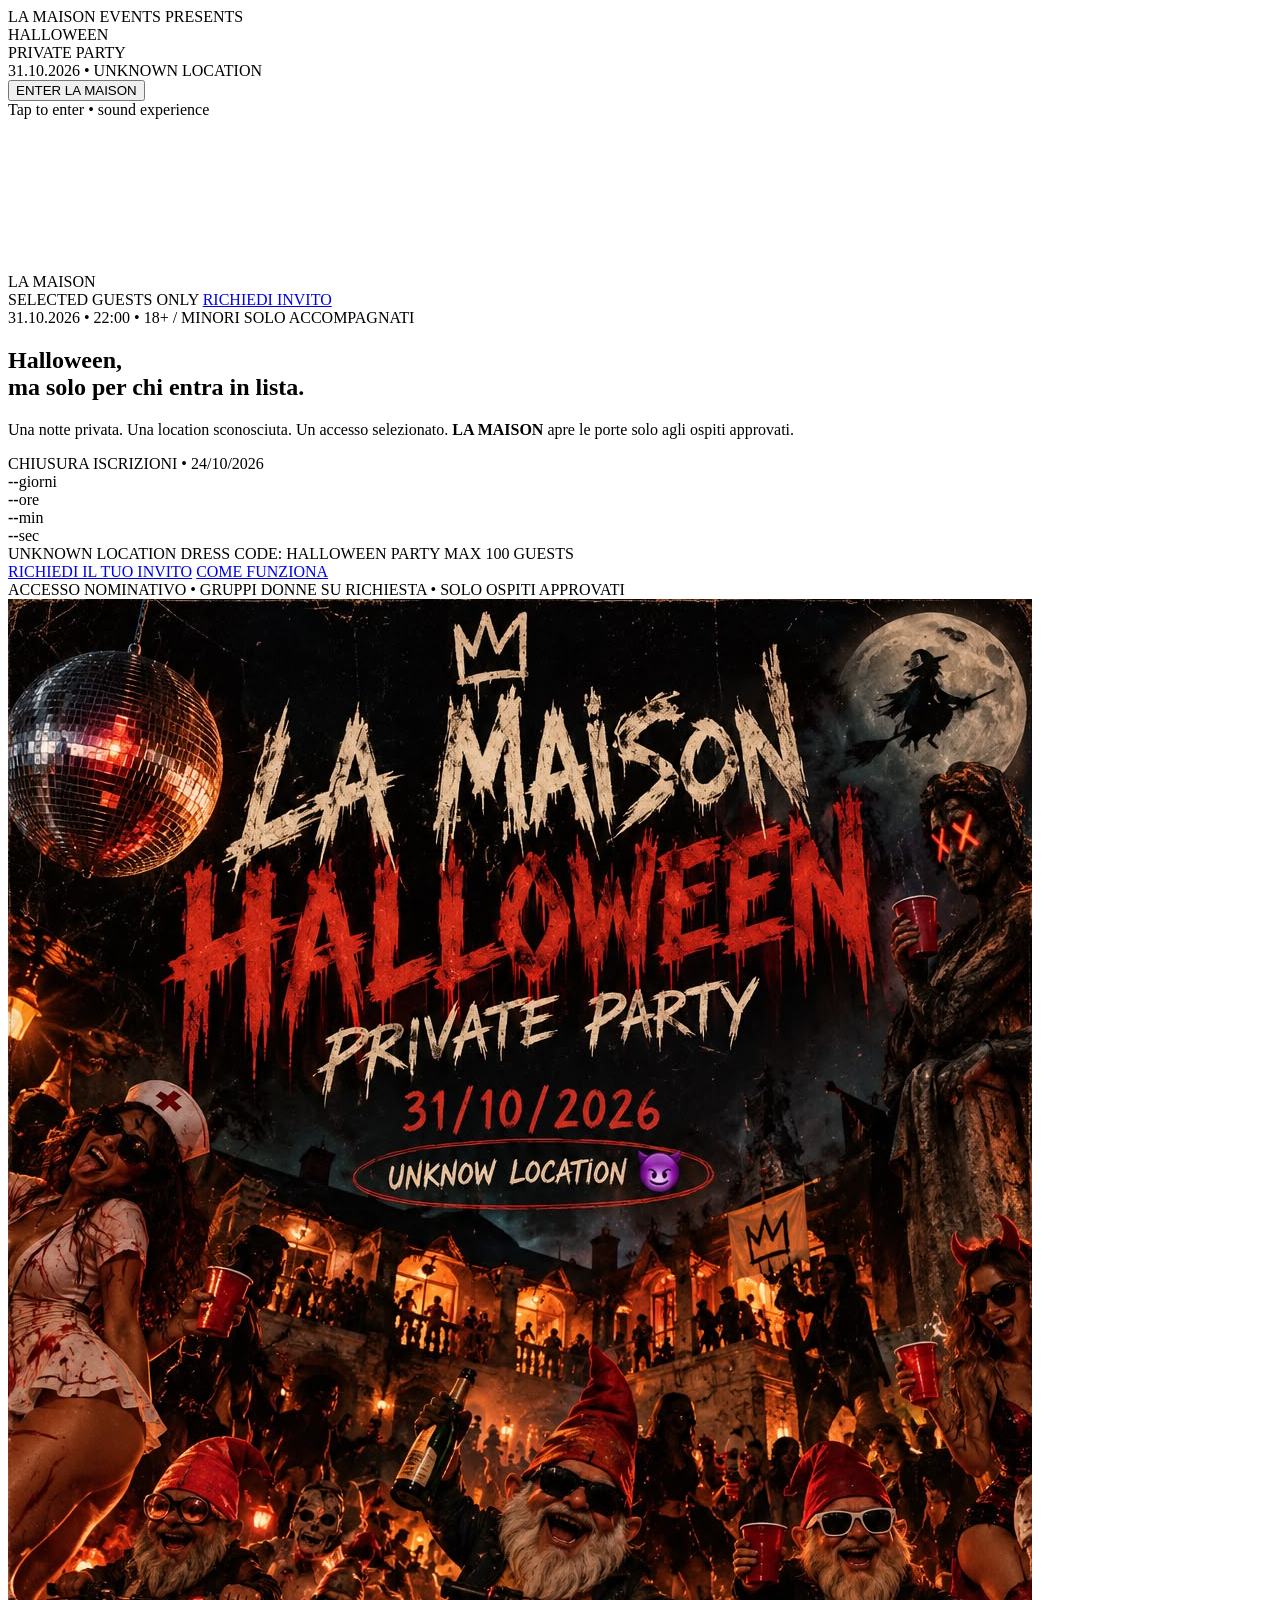
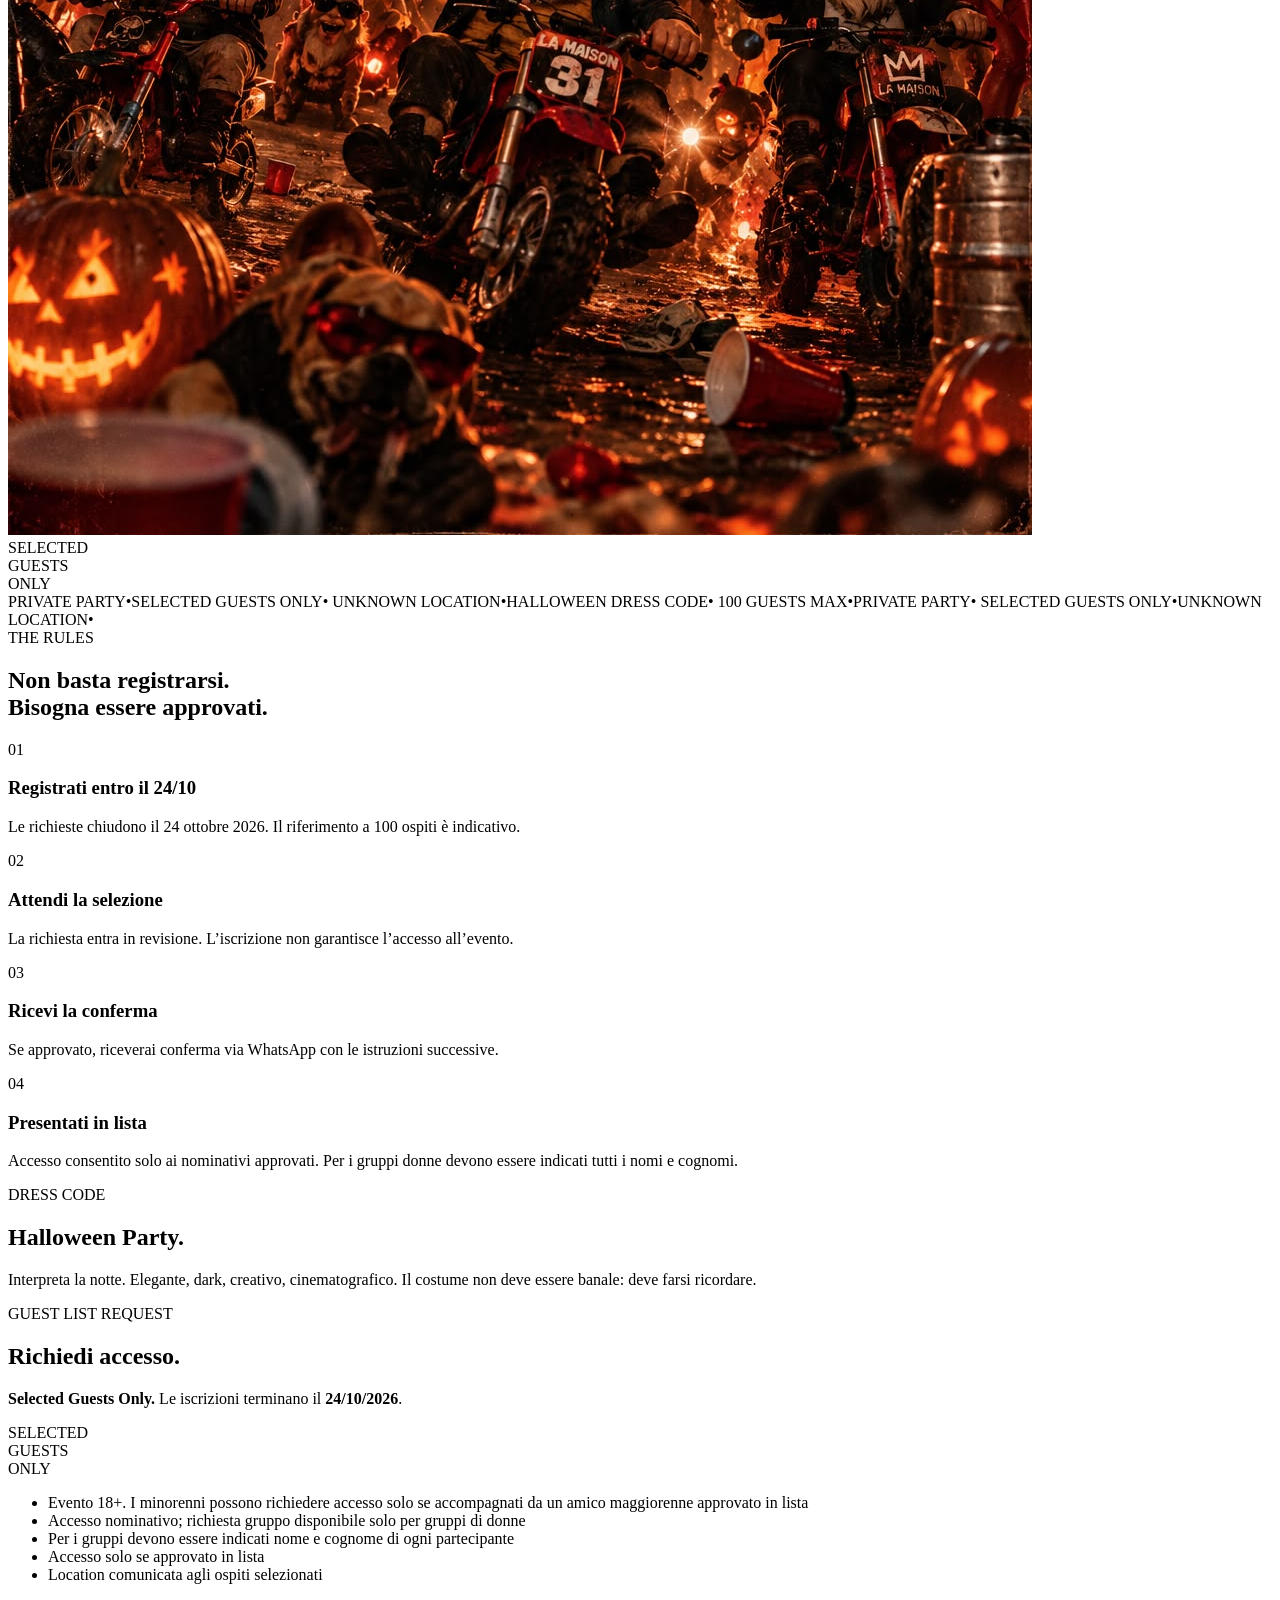
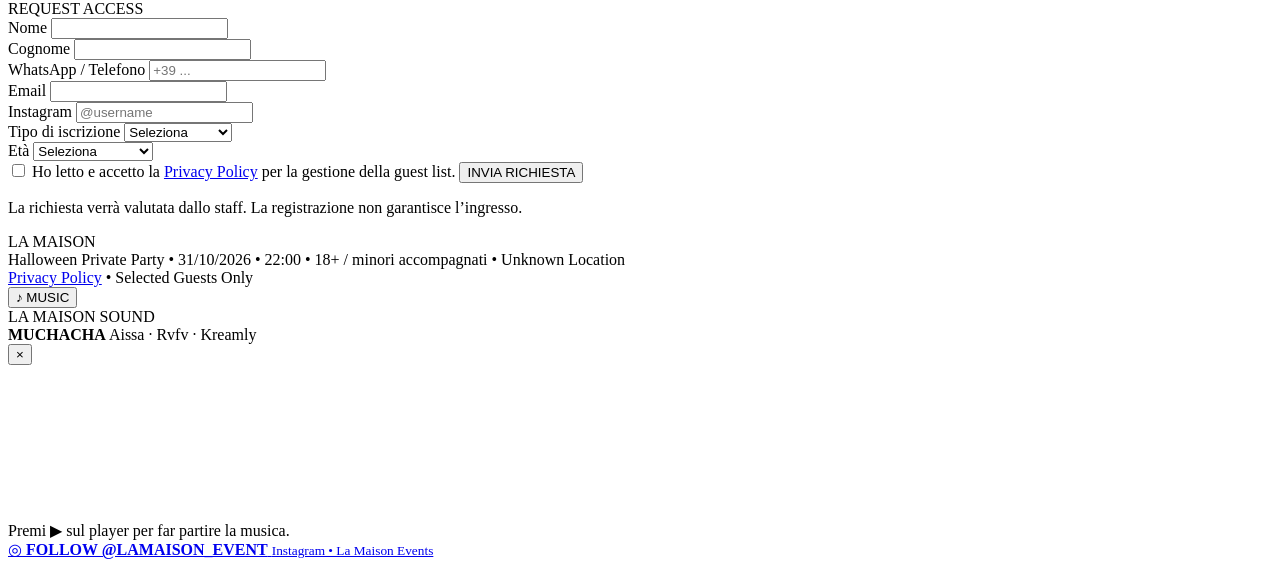
==== index.html @ e475186a "Add files via upload" ====
<!DOCTYPE html>
<html lang="it">
<head>
  <meta charset="UTF-8" />
  <meta name="viewport" content="width=device-width, initial-scale=1.0" />
  <title>LA MAISON — Halloween Private Party</title>
  <meta name="description" content="Selected Guests Only. Richiedi il tuo invito per LA MAISON Halloween Private Party — 31/10/2026, ore 22:00." />
  <link rel="preconnect" href="https://fonts.googleapis.com">
  <link rel="preconnect" href="https://fonts.gstatic.com" crossorigin>
  <link href="https://fonts.googleapis.com/css2?family=Cormorant+Garamond:wght@600;700&family=Inter:wght@400;500;600;700;800;900&display=swap" rel="stylesheet">
  <link rel="stylesheet" href="style.css" />
</head>
<body>

  <div id="enterScreen" class="enter-screen">
    <div class="enter-inner">
      <div class="enter-kicker">LA MAISON EVENTS PRESENTS</div>
      <div class="enter-title">HALLOWEEN<br><span>PRIVATE PARTY</span></div>
      <div class="enter-date">31.10.2026 • UNKNOWN LOCATION</div>
      <button id="enterBtn" class="enter-btn" type="button">ENTER LA MAISON</button>
      <div class="enter-note">Tap to enter • sound experience</div>
    </div>
  </div>

  <canvas id="particles"></canvas>
  <div class="vignette"></div>
  <header class="topbar">
    <div class="brand">LA MAISON</div>
    <div class="top-right">
      <span class="mini">SELECTED GUESTS ONLY</span>
      <a class="top-cta" href="#guestlist">RICHIEDI INVITO</a>
    </div>
  </header>

  <main>
    <section class="hero">
      <div class="hero-backdrop"></div>
      <div class="hero-overlay"></div>

      <div class="hero-grid">
        <div class="hero-copy">
          <div class="eyebrow">31.10.2026 • 22:00 • 18+ / MINORI SOLO ACCOMPAGNATI</div>
          <h1>Halloween,<br><span>ma solo per chi entra in lista.</span></h1>
          <p class="lead">
            Una notte privata. Una location sconosciuta. Un accesso selezionato.
            <strong>LA MAISON</strong> apre le porte solo agli ospiti approvati.
          </p>

          <div class="countdown-wrap">
            <div class="countdown-label">CHIUSURA ISCRIZIONI • 24/10/2026</div>
            <div class="countdown" id="countdown">
              <div><strong id="d">--</strong><span>giorni</span></div>
              <div><strong id="h">--</strong><span>ore</span></div>
              <div><strong id="m">--</strong><span>min</span></div>
              <div><strong id="s">--</strong><span>sec</span></div>
            </div>
          </div>

          <div class="event-chips">
            <span>UNKNOWN LOCATION</span>
            <span>DRESS CODE: HALLOWEEN PARTY</span>
            <span>MAX 100 GUESTS</span>
          </div>

          <div class="hero-actions">
            <a class="btn btn-primary" href="#guestlist">RICHIEDI IL TUO INVITO</a>
            <a class="btn btn-secondary" href="#rules">COME FUNZIONA</a>
          </div>

          <div class="warning-line">ACCESSO NOMINATIVO • GRUPPI DONNE SU RICHIESTA • SOLO OSPITI APPROVATI</div>
        </div>

        <div class="hero-poster-wrap">
          <div class="poster-glow"></div>
          <img src="poster.jpg" alt="Locandina LA MAISON Halloween Private Party" class="hero-poster" />
          <div class="poster-badge">SELECTED<br>GUESTS<br>ONLY</div>
        </div>
      </div>
    </section>

    <section class="marquee" aria-hidden="true">
      <div class="marquee-track">
        <span>PRIVATE PARTY</span><span>•</span><span>SELECTED GUESTS ONLY</span><span>•</span>
        <span>UNKNOWN LOCATION</span><span>•</span><span>HALLOWEEN DRESS CODE</span><span>•</span>
        <span>100 GUESTS MAX</span><span>•</span><span>PRIVATE PARTY</span><span>•</span>
        <span>SELECTED GUESTS ONLY</span><span>•</span><span>UNKNOWN LOCATION</span><span>•</span>
      </div>
    </section>

    <section id="rules" class="section">
      <div class="section-head">
        <span class="section-kicker">THE RULES</span>
        <h2>Non basta registrarsi.<br>Bisogna essere approvati.</h2>
      </div>
      <div class="rules-grid">
        <article><span>01</span><h3>Registrati entro il 24/10</h3><p>Le richieste chiudono il 24 ottobre 2026. Il riferimento a 100 ospiti è indicativo.</p></article>
        <article><span>02</span><h3>Attendi la selezione</h3><p>La richiesta entra in revisione. L’iscrizione non garantisce l’accesso all’evento.</p></article>
        <article><span>03</span><h3>Ricevi la conferma</h3><p>Se approvato, riceverai conferma via WhatsApp con le istruzioni successive.</p></article>
        <article><span>04</span><h3>Presentati in lista</h3><p>Accesso consentito solo ai nominativi approvati. Per i gruppi donne devono essere indicati tutti i nomi e cognomi.</p></article>
      </div>
    </section>

    <section class="section statement">
      <div class="statement-card">
        <span class="section-kicker">DRESS CODE</span>
        <h2>Halloween Party.</h2>
        <p>Interpreta la notte. Elegante, dark, creativo, cinematografico. Il costume non deve essere banale: deve farsi ricordare.</p>
      </div>
    </section>

    <section id="guestlist" class="section form-section">
      <div class="form-copy">
        <span class="section-kicker">GUEST LIST REQUEST</span>
        <h2>Richiedi accesso.</h2>
        <p class="bigcopy"><strong>Selected Guests Only.</strong> Le iscrizioni terminano il <strong>24/10/2026</strong>.</p>
        <div class="selected-box">
          <div>SELECTED</div>
          <div>GUESTS</div>
          <div>ONLY</div>
        </div>
        <ul class="check-list">
          <li>Evento 18+. I minorenni possono richiedere accesso solo se accompagnati da un amico maggiorenne approvato in lista</li>
          <li>Accesso nominativo; richiesta gruppo disponibile solo per gruppi di donne</li>
          <li>Per i gruppi devono essere indicati nome e cognome di ogni partecipante</li>
          <li>Accesso solo se approvato in lista</li>
          <li>Location comunicata agli ospiti selezionati</li>
        </ul>
      </div>

      <form class="guest-form" id="inviteForm">
        <div class="form-title">REQUEST ACCESS</div>
        <div class="field-grid">
          <div class="field">
            <label for="nome">Nome</label>
            <input id="nome" name="nome" type="text" autocomplete="given-name" required />
          </div>
          <div class="field">
            <label for="cognome">Cognome</label>
            <input id="cognome" name="cognome" type="text" autocomplete="family-name" required />
          </div>
        </div>

        <div class="field-grid">
          <div class="field">
            <label for="telefono">WhatsApp / Telefono</label>
            <input id="telefono" name="telefono" type="tel" autocomplete="tel" placeholder="+39 ..." required />
          </div>
          <div class="field">
            <label for="email">Email</label>
            <input id="email" name="email" type="email" autocomplete="email" required />
          </div>
        </div>

        <div class="field">
          <label for="instagram">Instagram</label>
          <input id="instagram" name="instagram" type="text" placeholder="@username" required />
        </div>

        <div class="field">
          <label for="tipo_iscrizione">Tipo di iscrizione</label>
          <select id="tipo_iscrizione" name="tipo_iscrizione" required>
            <option value="">Seleziona</option>
            <option value="Singola">Da solo/a</option>
            <option value="Gruppo donne">Gruppo donne</option>
          </select>
        </div>

        <div id="groupFields" class="conditional-box" hidden>
          <div class="conditional-title">RICHIESTA GRUPPO DONNE</div>
          <p class="conditional-help">Inserisci nome e cognome di tutte le altre partecipanti del gruppo, una persona per riga.</p>
          <div class="field">
            <label for="componenti_gruppo">Nomi e cognomi del gruppo</label>
            <textarea id="componenti_gruppo" name="componenti_gruppo" rows="5" placeholder="Es.&#10;Giulia Rossi&#10;Martina Bianchi"></textarea>
          </div>
          <label class="checkbox">
            <input type="checkbox" name="conferma_gruppo_donne" />
            <span>Confermo che la richiesta di gruppo riguarda esclusivamente partecipanti donne.</span>
          </label>
        </div>

        <div class="field">
          <label for="maggiorenne">Età</label>
          <select id="maggiorenne" name="maggiorenne" required>
            <option value="">Seleziona</option>
            <option value="Sì">Ho 18 anni o più</option>
            <option value="No">Sono minorenne</option>
          </select>
        </div>

        <div id="minorFields" class="conditional-box" hidden>
          <div class="conditional-title">ACCESSO MINORENNI</div>
          <p class="conditional-help">Il minorenne può richiedere l’accesso solo se accompagnato da un amico maggiorenne, che dovrà risultare approvato in lista.</p>
          <div class="field">
            <label for="accompagnatore_maggiorenne">Nome e cognome dell’amico maggiorenne accompagnatore</label>
            <input id="accompagnatore_maggiorenne" name="accompagnatore_maggiorenne" type="text" placeholder="Nome Cognome" />
          </div>
          <label class="checkbox">
            <input type="checkbox" name="conferma_minore" />
            <span>Confermo che entrerò e resterò accompagnato/a dal maggiorenne indicato, salvo ulteriori regole richieste dalla location o dall’organizzazione.</span>
          </label>
        </div>

        <label class="checkbox">
          <input type="checkbox" name="privacy" required />
          <span>Ho letto e accetto la <a href="privacy.html" target="_blank">Privacy Policy</a> per la gestione della guest list.</span>
        </label>

        <button class="btn btn-primary full" id="submitBtn" type="submit">INVIA RICHIESTA</button>
        <div id="formMessage" class="form-message"></div>
        <p class="form-note">La richiesta verrà valutata dallo staff. La registrazione non garantisce l’ingresso.</p>
      </form>
    </section>
  </main>

  <footer class="footer">
    <div class="footer-brand">LA MAISON</div>
    <div>Halloween Private Party • 31/10/2026 • 22:00 • 18+ / minori accompagnati • Unknown Location</div>
    <div><a href="privacy.html">Privacy Policy</a> • Selected Guests Only</div>
  </footer>

  <button id="spotifyOpen" class="spotify-open is-hidden" type="button">♪ MUSIC</button>
<div id="spotifyDock" class="spotify-dock is-hidden" aria-live="polite">
    <div class="spotify-dock-head">
      <div>
        <div class="spotify-kicker">LA MAISON SOUND</div>
        <strong>MUCHACHA</strong>
        <span>Aissa · Rvfv · Kreamly</span>
      </div>
      <button id="spotifyClose" class="spotify-close" type="button" aria-label="Chiudi player">×</button>
    </div>
    <iframe
      id="spotifyPlayer"
      style="border-radius:12px"
      src="https://open.spotify.com/embed/track/4rDCRcln8WCHWPRt0YTFLs?utm_source=generator&theme=0"
      width="100%"
      height="152"
      frameborder="0"
      allowfullscreen=""
      allow="autoplay; clipboard-write; encrypted-media; fullscreen; picture-in-picture"
      loading="lazy"
      title="MUCHACHA — Aissa, Rvfv, Kreamly">
    </iframe>
    <div class="spotify-tip">Premi ▶ sul player per far partire la musica.</div>
  </div>
  <script src="script.js"></script>

  <a
    class="instagram-follow"
    href="https://www.instagram.com/lamaison_event?stkn=MXR3ang1M2Nycm90cQ=="
    target="_blank"
    rel="noopener noreferrer"
    aria-label="Segui La Maison Events su Instagram">
    <span class="instagram-icon">◎</span>
    <span>
      <strong>FOLLOW @LAMAISON_EVENT</strong>
      <small>Instagram • La Maison Events</small>
    </span>
  </a>

  <!-- Vercel Web Analytics -->
  <script>
    window.va = window.va || function () {
      (window.vaq = window.vaq || []).push(arguments);
    };
  </script>
  <script defer src="/_vercel/insights/script.js"></script>

</body>
</html>
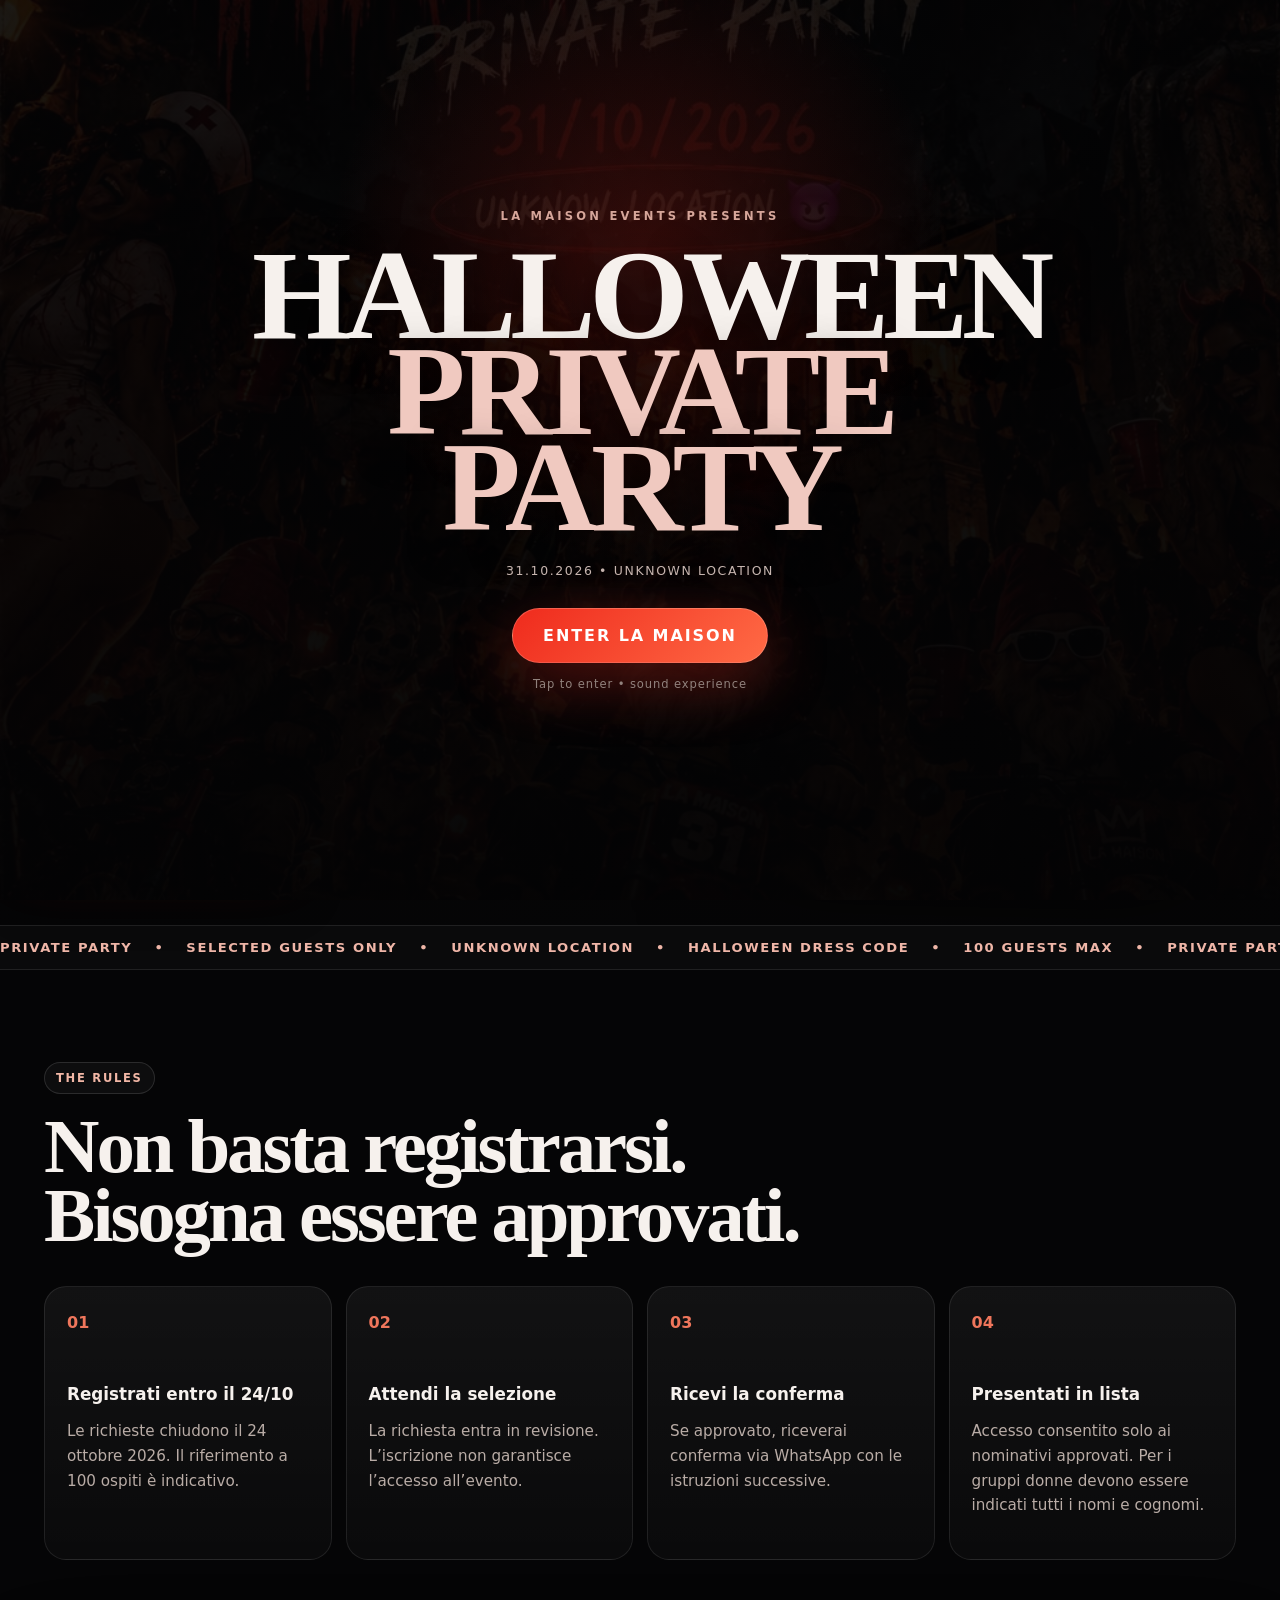
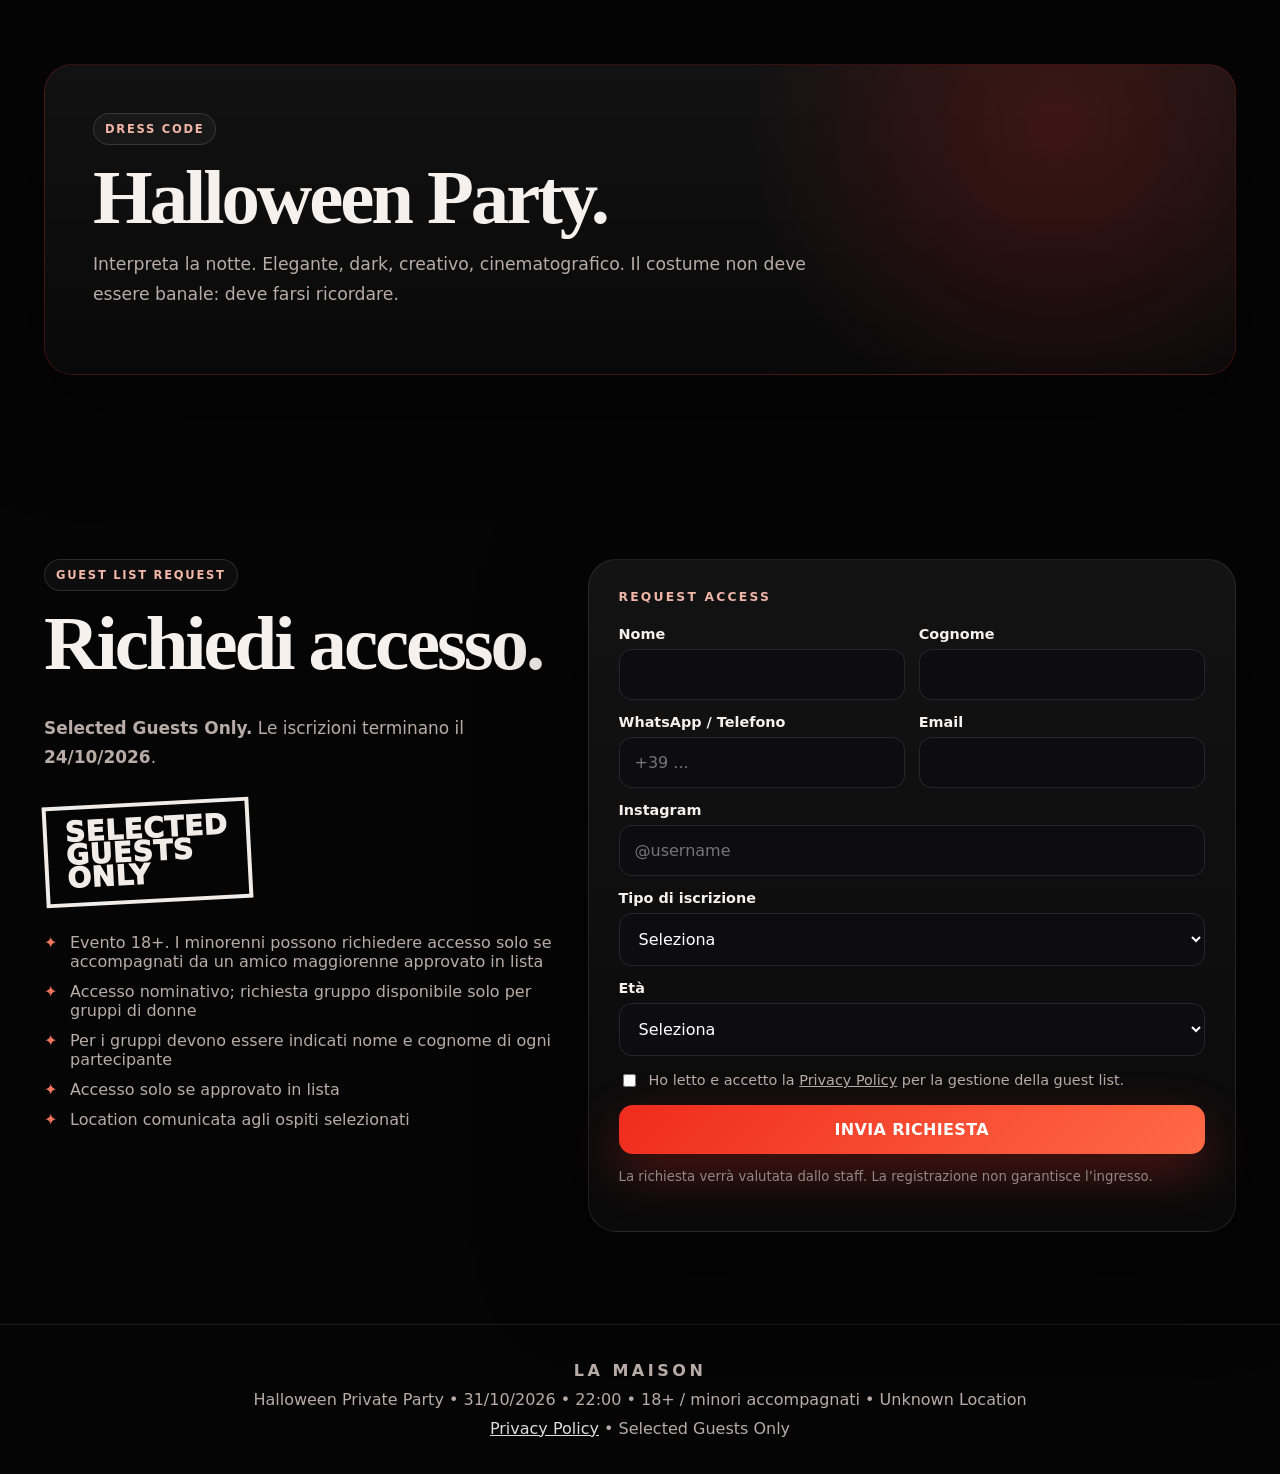
==== commit 4f369b75: "Add files via upload" ====
--- a/index.html
+++ b/index.html
@@ -9,6 +9,15 @@
   <link rel="preconnect" href="https://fonts.gstatic.com" crossorigin>
   <link href="https://fonts.googleapis.com/css2?family=Cormorant+Garamond:wght@600;700&family=Inter:wght@400;500;600;700;800;900&display=swap" rel="stylesheet">
   <link rel="stylesheet" href="style.css" />
+
+  <!-- Vercel Web Analytics -->
+  <script>
+    window.va = window.va || function () {
+      (window.vaq = window.vaq || []).push(arguments);
+    };
+  </script>
+  <script defer src="/_vercel/insights/script.js"></script>
+
 </head>
 <body>
 
@@ -257,13 +266,5 @@
     </span>
   </a>
 
-  <!-- Vercel Web Analytics -->
-  <script>
-    window.va = window.va || function () {
-      (window.vaq = window.vaq || []).push(arguments);
-    };
-  </script>
-  <script defer src="/_vercel/insights/script.js"></script>
-
 </body>
 </html>
--- a/style.css
+++ b/style.css
@@ -0,0 +1,93 @@
+
+:root{--bg:#050506;--panel:#111114;--text:#f6f1ed;--muted:#b9aca6;--red:#ef2b1d;--red2:#ff6a45;--line:rgba(255,255,255,.09);--shadow:0 30px 100px rgba(0,0,0,.55)}
+*{box-sizing:border-box}html{scroll-behavior:smooth}body{margin:0;font-family:Inter,system-ui,sans-serif;background:#050506;color:var(--text);overflow-x:hidden}
+#particles{position:fixed;inset:0;z-index:-2;width:100%;height:100%}.vignette{position:fixed;inset:0;pointer-events:none;z-index:-1;background:radial-gradient(circle at 50% 40%,transparent 20%,rgba(0,0,0,.72) 100%)}a{color:inherit}
+.topbar{position:sticky;top:0;z-index:50;display:flex;justify-content:space-between;align-items:center;padding:16px 26px;background:rgba(5,5,6,.62);backdrop-filter:blur(18px);border-bottom:1px solid var(--line)}
+.brand,.footer-brand{font-weight:900;letter-spacing:.22em}.top-right{display:flex;gap:14px;align-items:center}.mini{font-size:.7rem;letter-spacing:.16em;color:#d7b9ae}.top-cta{padding:11px 16px;border:1px solid rgba(255,255,255,.14);border-radius:999px;text-decoration:none;font-weight:800;font-size:.82rem}
+.hero{position:relative;min-height:92vh;padding:64px 24px 42px;overflow:hidden}.hero-backdrop{position:absolute;inset:0;background:url('poster.jpg') center/cover no-repeat;filter:blur(36px) saturate(1.25);opacity:.2;transform:scale(1.1)}.hero-overlay{position:absolute;inset:0;background:linear-gradient(90deg,rgba(5,5,6,.96) 8%,rgba(5,5,6,.68) 58%,rgba(5,5,6,.9) 100%),linear-gradient(180deg,transparent,rgba(5,5,6,.98))}
+.hero-grid{position:relative;max-width:1240px;margin:auto;display:grid;grid-template-columns:1.08fr .92fr;gap:46px;align-items:center}.eyebrow,.section-kicker{display:inline-flex;padding:8px 11px;border:1px solid rgba(255,255,255,.12);border-radius:999px;font-size:.72rem;letter-spacing:.15em;font-weight:800;color:#f2b7a6;background:rgba(255,255,255,.035)}
+.hero h1{font-family:"Cormorant Garamond",serif;font-size:clamp(3.8rem,8vw,7.5rem);line-height:.78;letter-spacing:-.055em;margin:24px 0 22px;max-width:10ch}.hero h1 span{color:#f6d7cf}.lead{max-width:58ch;line-height:1.72;color:var(--muted);font-size:1.08rem}.lead strong{color:#fff}
+.countdown-wrap{margin:28px 0 22px}.countdown-label{font-size:.72rem;letter-spacing:.14em;color:#d2aaa0;margin-bottom:10px}.countdown{display:flex;gap:10px;flex-wrap:wrap}.countdown div{min-width:82px;padding:12px 14px;background:rgba(255,255,255,.055);border:1px solid var(--line);border-radius:16px;text-align:center}.countdown strong{display:block;font-size:1.35rem}.countdown span{font-size:.72rem;color:var(--muted);text-transform:uppercase}
+.event-chips{display:flex;gap:10px;flex-wrap:wrap;margin:20px 0 26px}.event-chips span{padding:9px 12px;border:1px solid rgba(255,255,255,.1);border-radius:999px;font-size:.78rem;font-weight:700;background:rgba(255,255,255,.035)}
+.hero-actions{display:flex;gap:12px;flex-wrap:wrap}.btn{display:inline-flex;align-items:center;justify-content:center;padding:15px 22px;border-radius:14px;border:0;text-decoration:none;font:inherit;font-weight:900;letter-spacing:.02em;cursor:pointer;transition:.22s}.btn:hover{transform:translateY(-2px)}.btn-primary{color:#fff;background:linear-gradient(135deg,var(--red),var(--red2));box-shadow:0 18px 50px rgba(239,43,29,.3)}.btn-secondary{color:#fff;background:rgba(255,255,255,.05);border:1px solid rgba(255,255,255,.12)}.btn.full{width:100%}.warning-line{margin-top:20px;font-size:.76rem;letter-spacing:.1em;color:#e6b9ae}
+.hero-poster-wrap{position:relative;display:flex;justify-content:center}.poster-glow{position:absolute;width:70%;height:70%;background:rgba(239,43,29,.28);filter:blur(90px);border-radius:50%}.hero-poster{position:relative;width:min(100%,470px);border-radius:28px;border:1px solid rgba(255,255,255,.09);box-shadow:var(--shadow);transform:rotate(1.2deg)}.poster-badge{position:absolute;right:-8px;bottom:40px;padding:18px 15px;background:#f1ece7;color:#0b0b0c;font-weight:1000;line-height:.92;letter-spacing:.04em;transform:rotate(-5deg);box-shadow:0 16px 40px rgba(0,0,0,.35)}
+.marquee{overflow:hidden;border-block:1px solid var(--line);background:rgba(255,255,255,.025)}.marquee-track{width:max-content;display:flex;gap:22px;padding:14px 0;animation:move 26s linear infinite;color:#efb6a8;font-weight:900;letter-spacing:.12em;font-size:.82rem}@keyframes move{to{transform:translateX(-50%)}}
+.section{max-width:1240px;margin:auto;padding:92px 24px}.section-head{max-width:760px}.section h2{font-family:"Cormorant Garamond",serif;font-size:clamp(3rem,6vw,5.6rem);line-height:.9;letter-spacing:-.04em;margin:18px 0 36px}
+.rules-grid{display:grid;grid-template-columns:repeat(4,1fr);gap:14px}.rules-grid article{padding:26px 22px;border:1px solid var(--line);border-radius:22px;background:linear-gradient(180deg,rgba(255,255,255,.055),rgba(255,255,255,.025));min-height:230px}.rules-grid article>span{font-weight:900;color:#ef765c}.rules-grid h3{font-size:1.05rem;margin:52px 0 10px}.rules-grid p{color:var(--muted);line-height:1.62;font-size:.95rem}
+.statement{padding-top:12px}.statement-card{padding:48px;border-radius:28px;border:1px solid rgba(239,43,29,.2);background:radial-gradient(circle at 85% 20%,rgba(239,43,29,.2),transparent 30%),linear-gradient(180deg,rgba(255,255,255,.055),rgba(255,255,255,.02));box-shadow:var(--shadow)}.statement-card h2{margin-bottom:18px}.statement-card p{max-width:720px;color:var(--muted);line-height:1.7;font-size:1.08rem}
+.form-section{display:grid;grid-template-columns:.88fr 1.12fr;gap:34px;align-items:start}.bigcopy{font-size:1.06rem;line-height:1.7;color:var(--muted)}.selected-box{margin:30px 0;width:max-content;border:4px solid #f1ece7;color:#f1ece7;padding:12px 18px;font-weight:1000;font-size:1.75rem;line-height:.82;letter-spacing:.02em;transform:rotate(-3deg)}.check-list{list-style:none;padding:0;display:grid;gap:11px;color:var(--muted)}.check-list li{padding-left:26px;position:relative}.check-list li:before{content:"✦";position:absolute;left:0;color:#ef765c}
+.guest-form{padding:30px;border-radius:28px;border:1px solid var(--line);background:linear-gradient(180deg,rgba(255,255,255,.06),rgba(255,255,255,.025));box-shadow:var(--shadow)}.form-title{font-size:.77rem;font-weight:900;letter-spacing:.18em;color:#efb6a8;margin-bottom:22px}.field-grid{display:grid;grid-template-columns:1fr 1fr;gap:14px}.field{margin-bottom:14px}.field label{display:block;font-weight:700;font-size:.9rem;margin-bottom:7px}
+.field input,.field select,.field textarea{width:100%;background:#0d0d10;color:#fff;border:1px solid rgba(255,255,255,.1);border-radius:13px;padding:15px;font:inherit;outline:none}.field textarea{resize:vertical}.field input:focus,.field select:focus,.field textarea:focus{border-color:rgba(239,43,29,.7);box-shadow:0 0 0 4px rgba(239,43,29,.1)}
+.checkbox{display:flex;gap:10px;align-items:flex-start;color:var(--muted);font-size:.9rem;line-height:1.5;margin:13px 0}.checkbox input{accent-color:var(--red);margin-top:4px}.checkbox a{text-decoration:underline}
+.conditional-box{margin:10px 0 18px;padding:18px;border-radius:18px;border:1px solid rgba(239,43,29,.24);background:rgba(239,43,29,.06)}.conditional-title{font-weight:900;letter-spacing:.08em;font-size:.8rem;color:#efb6a8;margin-bottom:8px}.conditional-help{color:var(--muted);line-height:1.55;font-size:.9rem;margin:0 0 14px}
+.form-note{font-size:.83rem;color:#928883;line-height:1.55}.form-message{display:none;margin:14px 0;padding:14px;border-radius:12px}.form-message.success{display:block;background:rgba(57,181,74,.11);border:1px solid rgba(57,181,74,.22);color:#bff3c5}.form-message.error{display:block;background:rgba(239,43,29,.12);border:1px solid rgba(239,43,29,.22);color:#ffc1b7}
+.footer{border-top:1px solid var(--line);padding:36px 24px;text-align:center;color:var(--muted);display:grid;gap:10px}.footer a{color:#ddd}
+.legal-page,.confirmation-page{min-height:100vh;background:radial-gradient(circle at 20% 10%,rgba(239,43,29,.15),transparent 30%),#070708}.legal{max-width:820px;margin:auto;padding:70px 24px 100px}.legal h1{font-size:3rem;line-height:1}.legal h2{font-family:Inter,sans-serif;font-size:1.15rem;margin:32px 0 8px}.legal p{color:var(--muted);line-height:1.72}.back{display:inline-block;margin-bottom:28px;color:#ddd;text-decoration:none}.legal-warning{margin-top:36px;padding:18px;border:1px solid rgba(239,43,29,.25);border-radius:14px;background:rgba(239,43,29,.08);line-height:1.6}
+.confirmation-page{display:grid;place-items:center;padding:28px}.confirm-card{max-width:720px;text-align:center;padding:44px 28px;border:1px solid var(--line);border-radius:30px;background:rgba(10,10,12,.86);box-shadow:var(--shadow)}.confirm-mark{width:56px;height:56px;border-radius:50%;display:grid;place-items:center;margin:0 auto 18px;background:linear-gradient(135deg,var(--red),var(--red2));font-weight:900;font-size:1.5rem}.confirm-card h1{font-family:"Cormorant Garamond",serif;font-size:clamp(3rem,8vw,5.4rem);line-height:.9;margin:18px 0}.confirm-card p{color:var(--muted);line-height:1.7}.confirm-lines{margin:28px 0;text-align:left;border:1px solid var(--line);border-radius:18px;overflow:hidden}.confirm-lines div{display:flex;justify-content:space-between;gap:20px;padding:16px;border-bottom:1px solid var(--line)}.confirm-lines div:last-child{border-bottom:0}.confirm-lines span{font-size:.75rem;color:#9f918b;letter-spacing:.1em}.selected-big{margin:28px auto;padding:12px 14px;border:3px solid #eee;width:max-content;font-weight:1000;transform:rotate(-2deg)}
+@media(max-width:980px){.hero-grid,.form-section{grid-template-columns:1fr}.rules-grid{grid-template-columns:1fr 1fr}.hero{padding-top:42px}.poster-badge{right:8px}.hero-copy h1{max-width:none}}
+@media(max-width:640px){.topbar{padding:13px 15px}.mini{display:none}.hero,.section{padding-inline:16px}.hero h1{font-size:3.8rem}.field-grid,.rules-grid{grid-template-columns:1fr}.hero-actions{flex-direction:column}.btn,.top-cta{width:100%}.poster-badge{font-size:.8rem;bottom:18px}.statement-card,.guest-form{padding:22px}.confirm-lines div{display:grid}}
+
+.enter-screen{position:fixed;inset:0;z-index:9999;display:grid;place-items:center;background:radial-gradient(circle at 50% 28%,rgba(239,43,29,.20),transparent 34%),linear-gradient(180deg,rgba(3,3,4,.90),rgba(3,3,4,.98)),url('poster.jpg') center/cover no-repeat;transition:opacity .8s ease,visibility .8s ease}.enter-screen.is-hidden{opacity:0;visibility:hidden;pointer-events:none}.enter-inner{text-align:center;padding:34px 22px;max-width:820px}.enter-kicker{font-size:.72rem;letter-spacing:.28em;color:#d6a69a;font-weight:800;margin-bottom:24px}.enter-title{font-family:"Cormorant Garamond",serif;font-size:clamp(4rem,10vw,8rem);line-height:.75;font-weight:700;letter-spacing:-.05em;text-shadow:0 10px 40px rgba(0,0,0,.7)}.enter-title span{color:#f0c9c0}.enter-date{margin:28px 0 30px;color:#c7b7b1;letter-spacing:.13em;font-size:.78rem}.enter-btn{border:1px solid rgba(255,255,255,.18);background:linear-gradient(135deg,#ef2b1d,#ff6a45);color:#fff;border-radius:999px;padding:17px 30px;font:inherit;font-weight:900;letter-spacing:.12em;cursor:pointer;box-shadow:0 18px 60px rgba(239,43,29,.35);transition:.2s}.enter-btn:hover{transform:translateY(-2px) scale(1.015)}.enter-note{margin-top:14px;color:#91827d;font-size:.72rem;letter-spacing:.08em}.spotify-dock{
+  position:fixed;right:18px;bottom:18px;z-index:150;width:min(390px,calc(100vw - 30px));
+  padding:14px;border-radius:20px;border:1px solid rgba(255,255,255,.12);
+  background:rgba(7,7,9,.92);backdrop-filter:blur(18px);
+  box-shadow:0 24px 80px rgba(0,0,0,.55);
+  transition:opacity .35s ease,transform .35s ease,visibility .35s ease
+}
+.spotify-dock.is-hidden{opacity:0;transform:translateY(18px);visibility:hidden;pointer-events:none}
+.spotify-dock-head{display:flex;align-items:flex-start;justify-content:space-between;gap:16px;margin-bottom:10px}
+.spotify-dock-head strong{display:block;font-size:1rem;letter-spacing:.06em}
+.spotify-dock-head span{display:block;color:#988f8a;font-size:.75rem;margin-top:3px}
+.spotify-kicker{font-size:.62rem;letter-spacing:.18em;color:#ef9a84;font-weight:900;margin-bottom:5px}
+.spotify-close{border:1px solid rgba(255,255,255,.12);background:rgba(255,255,255,.05);color:#fff;width:32px;height:32px;border-radius:50%;font-size:1.25rem;cursor:pointer}
+.spotify-tip{margin-top:8px;color:#8f8581;font-size:.68rem;letter-spacing:.05em}
+@media(max-width:640px){
+  .spotify-dock{right:10px;bottom:10px;width:calc(100vw - 20px)}
+  .enter-title{font-size:4.2rem}}
+
+.spotify-open{
+  position:fixed;right:18px;bottom:18px;z-index:149;
+  border:1px solid rgba(255,255,255,.14);background:rgba(7,7,9,.88);
+  color:#fff;border-radius:999px;padding:12px 16px;font:inherit;
+  font-size:.72rem;font-weight:900;letter-spacing:.12em;cursor:pointer;
+  backdrop-filter:blur(14px);box-shadow:0 14px 50px rgba(0,0,0,.4)
+}
+.spotify-open.is-hidden{display:none}
+@media(max-width:640px){.spotify-open{right:10px;bottom:10px}}
+
+.instagram-follow{
+  position:fixed;left:18px;bottom:18px;z-index:148;
+  display:flex;align-items:center;gap:10px;
+  padding:11px 14px;border-radius:999px;
+  border:1px solid rgba(255,255,255,.13);
+  background:rgba(8,8,10,.78);backdrop-filter:blur(14px);
+  color:#fff;text-decoration:none;
+  box-shadow:0 14px 50px rgba(0,0,0,.4);
+  transition:transform .2s ease,border-color .2s ease,background .2s ease
+}
+.instagram-follow:hover{
+  transform:translateY(-2px);
+  border-color:rgba(255,255,255,.28);
+  background:rgba(18,18,22,.92)
+}
+.instagram-icon{
+  width:30px;height:30px;border-radius:50%;
+  display:grid;place-items:center;
+  border:1px solid rgba(255,255,255,.16);
+  font-size:1.15rem;font-weight:900
+}
+.instagram-follow strong{
+  display:block;font-size:.72rem;letter-spacing:.08em
+}
+.instagram-follow small{
+  display:block;margin-top:2px;color:#9c918c;font-size:.62rem;letter-spacing:.04em
+}
+@media(max-width:640px){
+  .instagram-follow{
+    left:10px;bottom:10px;
+    padding:10px 12px;
+    max-width:calc(100vw - 90px)
+  }
+  .instagram-follow strong{font-size:.66rem}
+  .instagram-follow small{display:none}
+}
